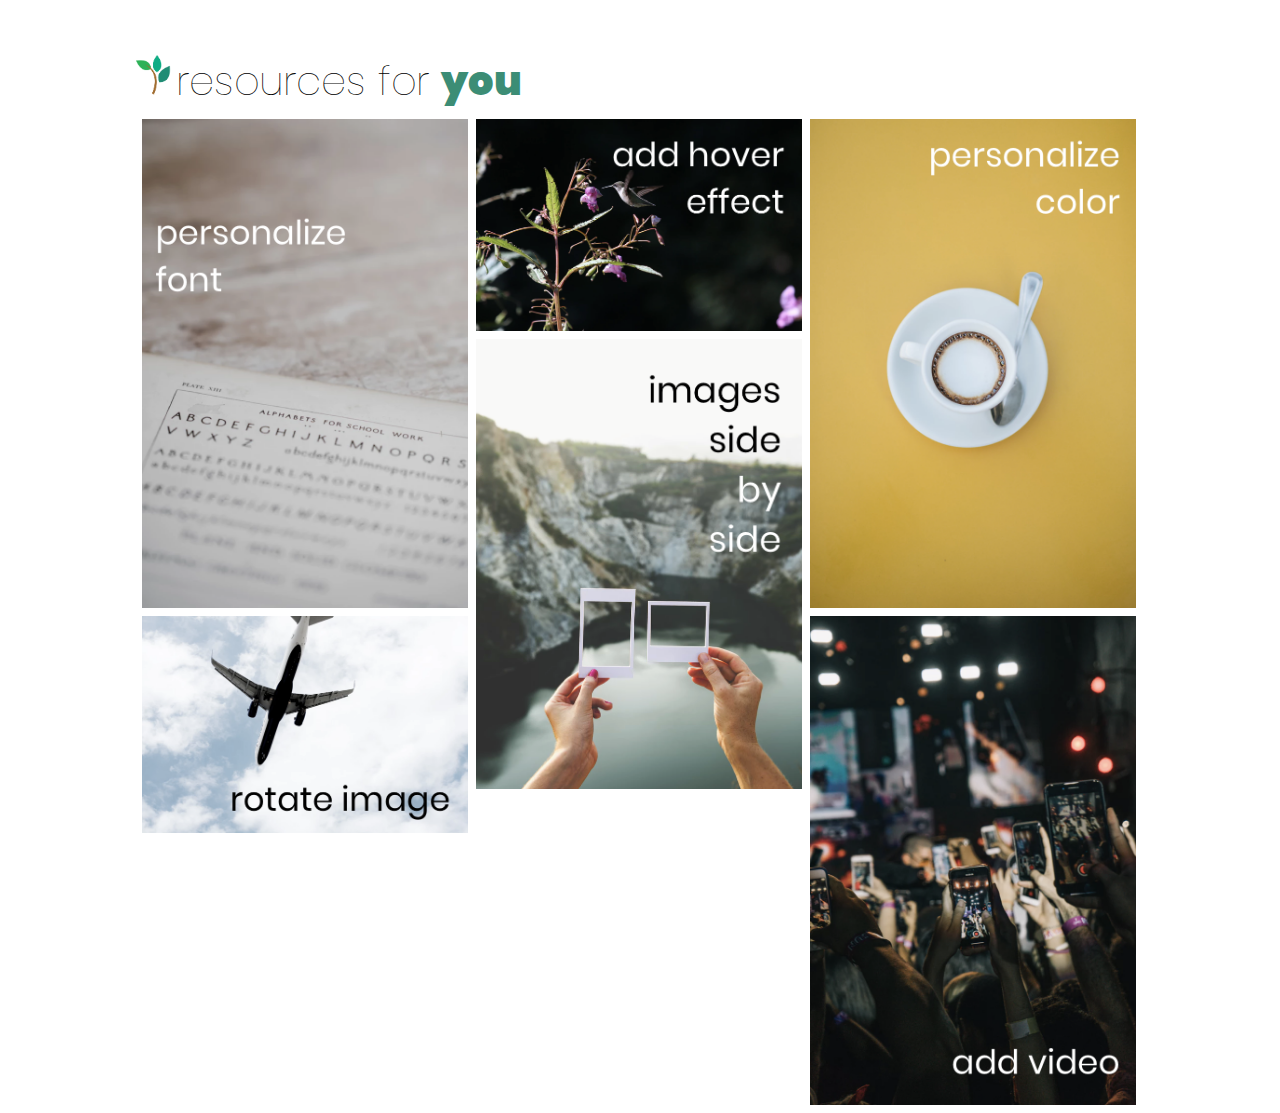
==== index.html @ 965c8b97 "add title, can't figure out what's wrong with favicon" ====
<html>
	<head>
		<link rel="shortcut icon"href="favicon.ico" />
		<link rel="stylesheet" href="style.css"/>
		<link href="https://fonts.googleapis.com/css?family=Poppins" rel="stylesheet">
		<title>resources</title>
	</head>
	<body>
		<h1><img id="sprout" src="logo.png">resources for <span class="teal">you</span></h1>
		<div class="row">
			<div class="column">
				<img class="link" src="font.png"/>
				<img class="link" src="rotate.png"/>
			</div>
			<div class="column">
				<img class="link" src="hover.png"/>
				<img class="link" src="side.png"/>
			</div>
			<div class="column">
				<img class="link" src="color.png"/>
				<img class="link" src="video.png"/>
			</div>
		</div>
	</body>
</html>
---- style.css ----
.link {
  width: 100%;
}

#sprout {
  height: 40px;
  padding-right: 5px;
}

.teal {
  color: #3C8D75;
  font-weight: 900;
}

.link:hover {
  cursor: pointer;
  filter: saturate(180%) drop-shadow(5px 5px 3px grey) brightness(110%);
}

* {
  font-family: 'Poppins', sans-serif;
}

h1 {
  margin-top: 4%;
  margin-left: 10%;
  margin-bottom: 0;
  padding: 0;
  font-size: 40px;
  font-weight: 100;
}

.row {
  display: flex;
  flex-wrap: wrap;
  padding: 0 4px;
  margin-left: 10%;
  margin-right:10%;
}

/* Create four equal columns that sits next to each other */
.column {
  flex: 32.5%;
  max-width: 32.5%;
  padding: 0 4px;
}

.column img {
  margin-top: 8px;
  vertical-align: middle;
}

/* Responsive layout - makes a two column-layout instead of four columns */
@media screen and (max-width: 800px) {
  .column {
    flex: 50%;
    max-width: 50%;
  }
}

/* Responsive layout - makes the two columns stack on top of each other instead of next to each other */
@media screen and (max-width: 600px) {
  .column {
    flex: 100%;
    max-width: 100%;
  }
}
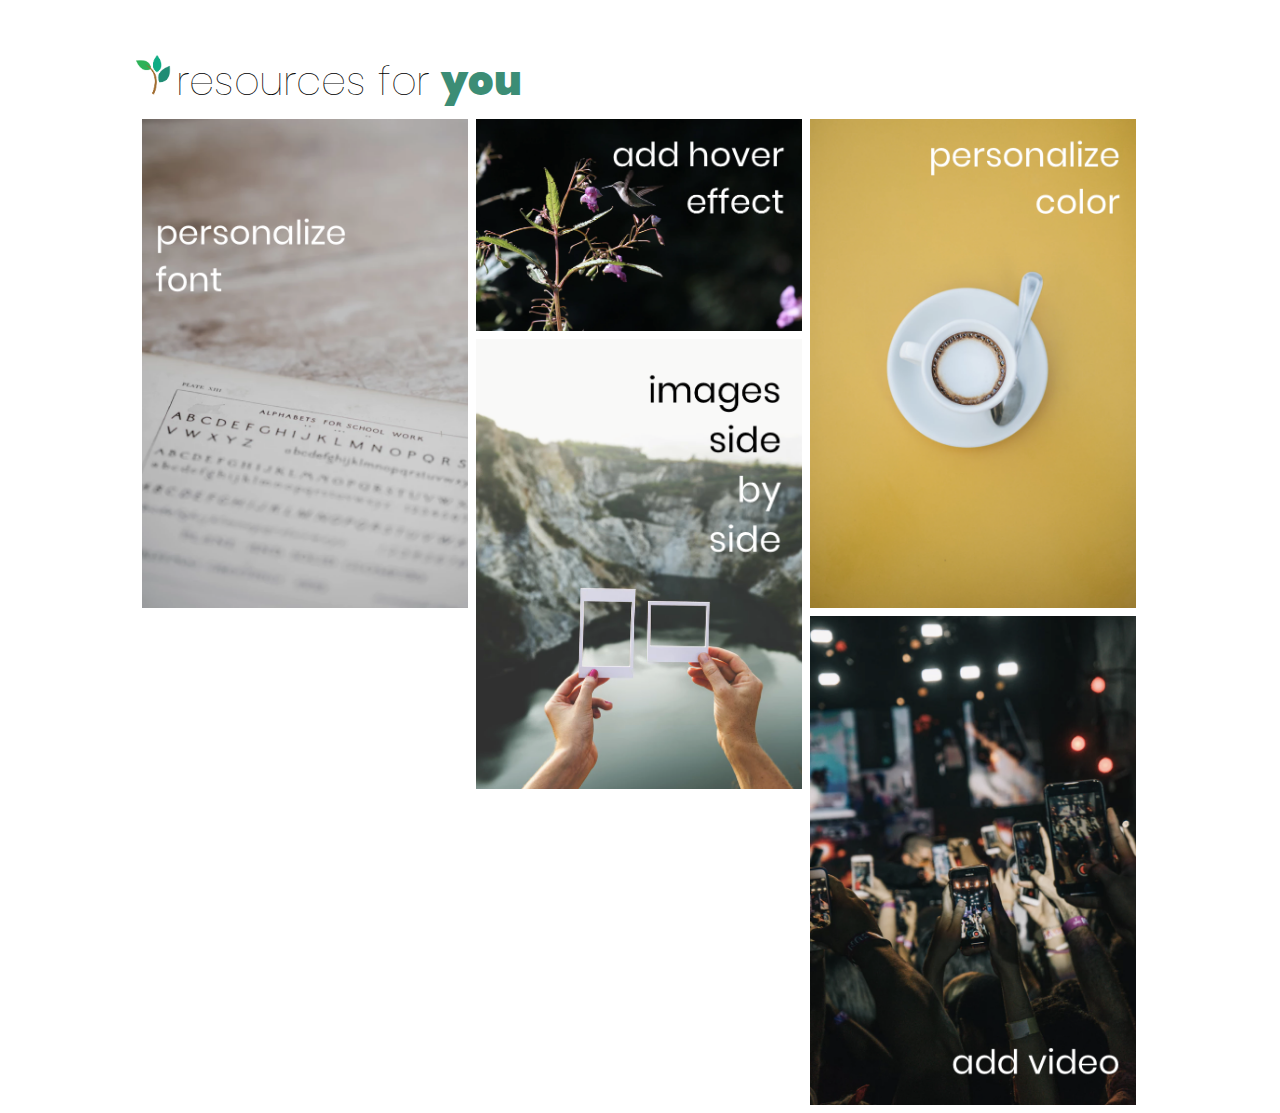
==== commit 1aad980e: "linked videos" ====
--- a/index.html
+++ b/index.html
@@ -9,17 +9,16 @@
 		<h1><img id="sprout" src="logo.png">resources for <span class="teal">you</span></h1>
 		<div class="row">
 			<div class="column">
-				<img class="link" src="font.png"/>
-				<img class="link" src="rotate.png"/>
+				<a href="https://www.youtube.com/watch?v=3KSf_Rexq80"><img class="link" src="font.png"/></a>
 			</div>
 			<div class="column">
-				<img class="link" src="hover.png"/>
-				<img class="link" src="side.png"/>
+				<a href="https://www.youtube.com/watch?v=k_F1pebm5dM"><img class="link" src="hover.png"/></a>
+				<a href="https://www.youtube.com/watch?v=03rD51_adTg"><img class="link" src="side.png"/></a>
 			</div>
 			<div class="column">
-				<img class="link" src="color.png"/>
-				<img class="link" src="video.png"/>
+				<a href="https://www.youtube.com/watch?v=0fWJmWJCVcs"><img class="link" src="color.png"/></a>
+				<a href="https://www.youtube.com/watch?v=7GKv58zRvqg"><img class="link" src="video.png"/></a>
 			</div>
 		</div>
 	</body>
-</html>+</html>
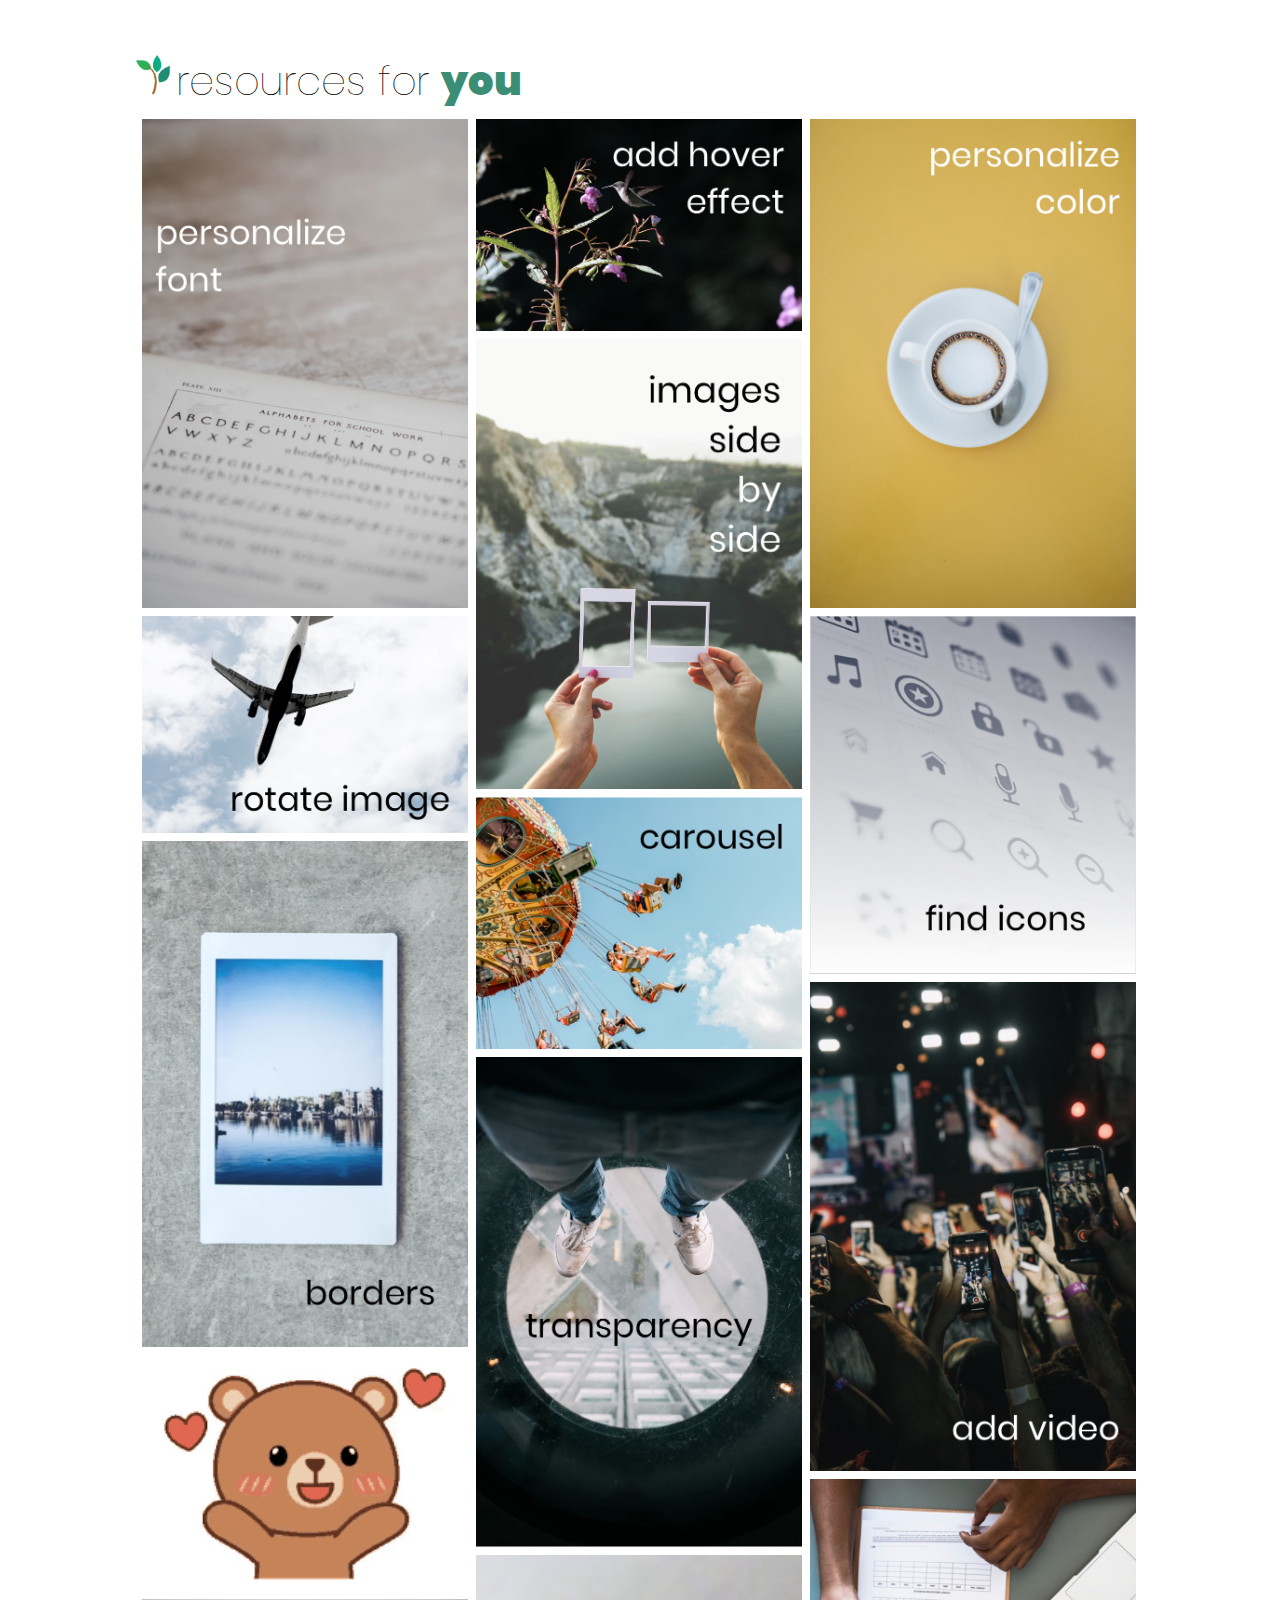
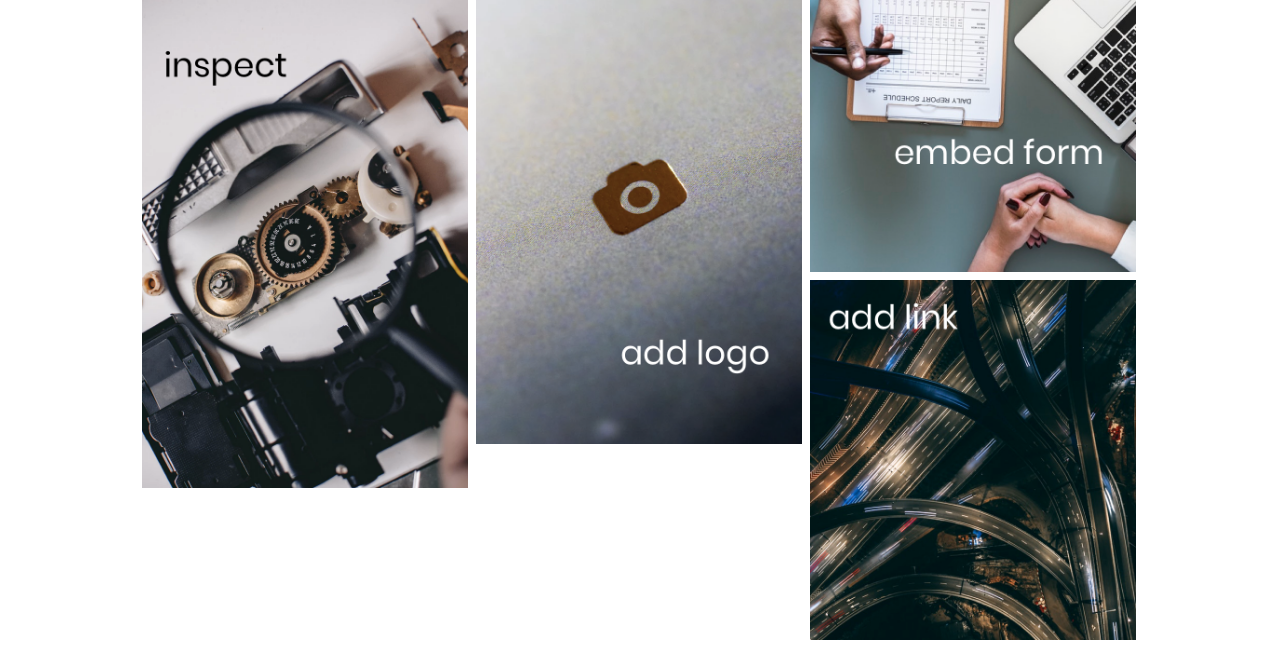
==== commit 7653cda0: "added more videos" ====
--- a/index.html
+++ b/index.html
@@ -10,14 +10,24 @@
 		<div class="row">
 			<div class="column">
 				<a href="https://www.youtube.com/watch?v=3KSf_Rexq80"><img class="link" src="font.png"/></a>
+				<a href="https://youtu.be/QpdQDVxdaeQ"><img class="link" src="rotate.png"/></a>
+				<a href="https://youtu.be/7zZRpVqOTbE"><img class="link" src="border.png"/></a>
+				<a href="https://youtu.be/BFhAQgHe7oY"><img class="link" src="animation.gif"/></a>
+				<a href="https://youtu.be/5-E7onDiLGw"><img class="link" src="inspect.png"/></a>
 			</div>
 			<div class="column">
 				<a href="https://www.youtube.com/watch?v=k_F1pebm5dM"><img class="link" src="hover.png"/></a>
 				<a href="https://www.youtube.com/watch?v=03rD51_adTg"><img class="link" src="side.png"/></a>
+				<a href="https://youtu.be/lHS8ghhLgUk"><img class="link" src="carousel.png"/></a>
+				<a href="https://youtu.be/NkwJEjG7Ov4"><img class="link" src="transparency.png"/></a>
+				<a href="https://youtu.be/LM6keUv2mtw"><img class="link" src="addlogo.png"/></a>
 			</div>
 			<div class="column">
 				<a href="https://www.youtube.com/watch?v=0fWJmWJCVcs"><img class="link" src="color.png"/></a>
+				<a href="https://youtu.be/_V52pykujWc"><img class="link" src="icons.png"/></a>
 				<a href="https://www.youtube.com/watch?v=7GKv58zRvqg"><img class="link" src="video.png"/></a>
+				<a href="https://youtu.be/rocDLQQtsjg"><img class="link" src="forms.png"/></a>
+				<a href="https://youtu.be/H25QTPAkfjc"><img class="link" src="link.png"/></a>
 			</div>
 		</div>
 	</body>
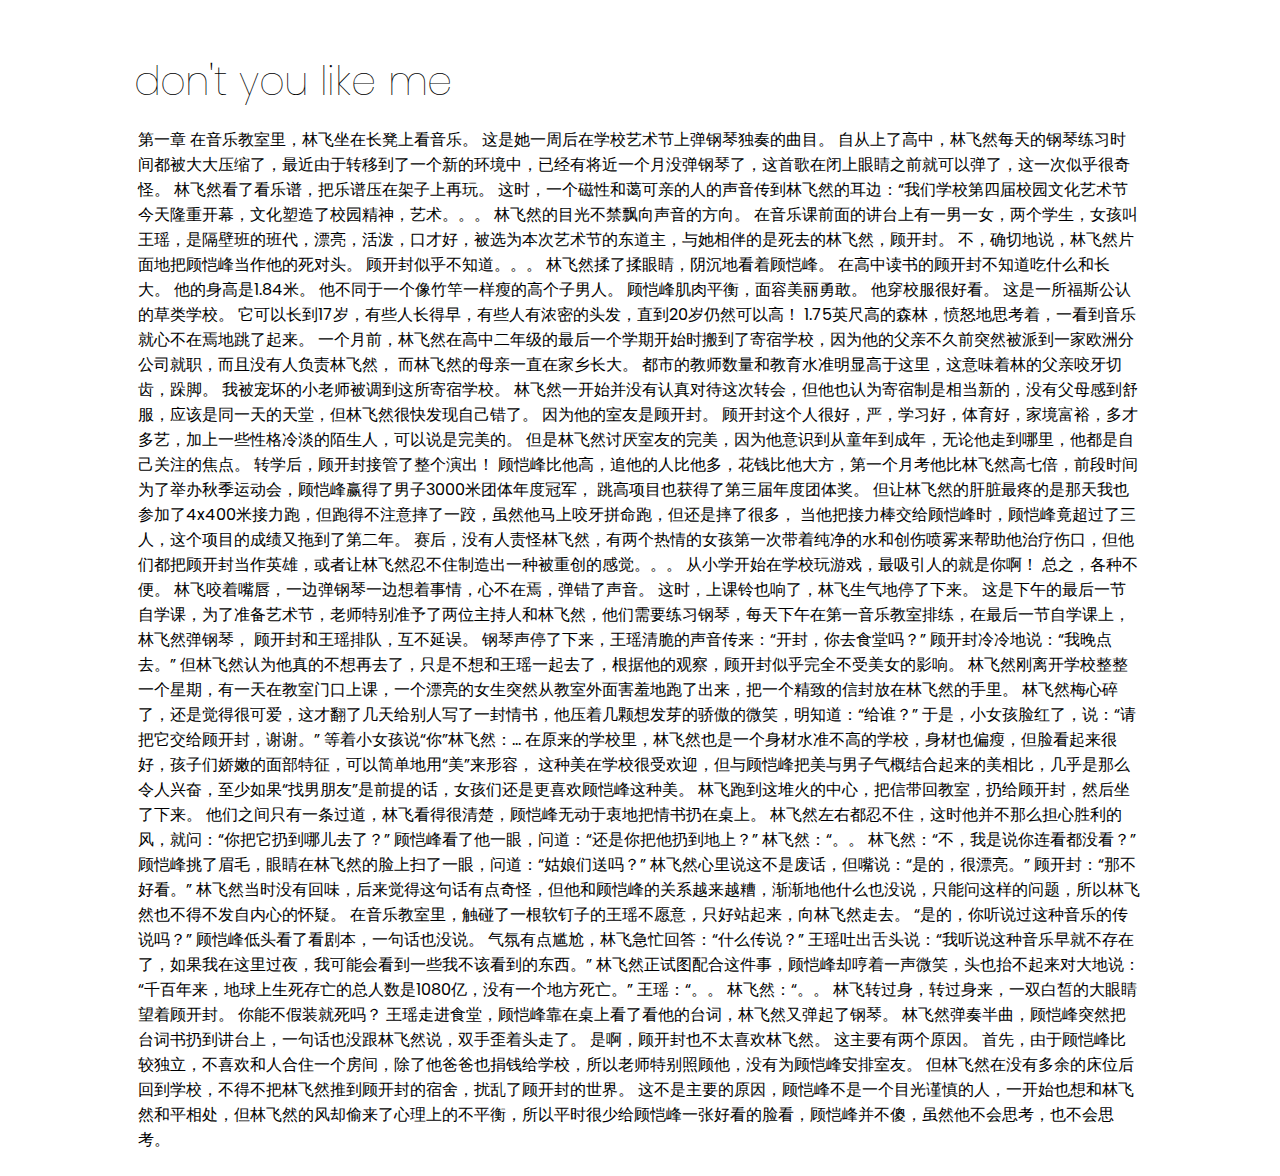
==== commit 641ee5a2: "test with chapter one" ====
--- a/index.html
+++ b/index.html
@@ -6,29 +6,117 @@
 		<title>resources</title>
 	</head>
 	<body>
-		<h1><img id="sprout" src="logo.png">resources for <span class="teal">you</span></h1>
+		<h1>don't you like me</h1>
 		<div class="row">
-			<div class="column">
-				<a href="https://www.youtube.com/watch?v=3KSf_Rexq80"><img class="link" src="font.png"/></a>
-				<a href="https://youtu.be/QpdQDVxdaeQ"><img class="link" src="rotate.png"/></a>
-				<a href="https://youtu.be/7zZRpVqOTbE"><img class="link" src="border.png"/></a>
-				<a href="https://youtu.be/BFhAQgHe7oY"><img class="link" src="animation.gif"/></a>
-				<a href="https://youtu.be/5-E7onDiLGw"><img class="link" src="inspect.png"/></a>
-			</div>
-			<div class="column">
-				<a href="https://www.youtube.com/watch?v=k_F1pebm5dM"><img class="link" src="hover.png"/></a>
-				<a href="https://www.youtube.com/watch?v=03rD51_adTg"><img class="link" src="side.png"/></a>
-				<a href="https://youtu.be/lHS8ghhLgUk"><img class="link" src="carousel.png"/></a>
-				<a href="https://youtu.be/NkwJEjG7Ov4"><img class="link" src="transparency.png"/></a>
-				<a href="https://youtu.be/LM6keUv2mtw"><img class="link" src="addlogo.png"/></a>
-			</div>
-			<div class="column">
-				<a href="https://www.youtube.com/watch?v=0fWJmWJCVcs"><img class="link" src="color.png"/></a>
-				<a href="https://youtu.be/_V52pykujWc"><img class="link" src="icons.png"/></a>
-				<a href="https://www.youtube.com/watch?v=7GKv58zRvqg"><img class="link" src="video.png"/></a>
-				<a href="https://youtu.be/rocDLQQtsjg"><img class="link" src="forms.png"/></a>
-				<a href="https://youtu.be/H25QTPAkfjc"><img class="link" src="link.png"/></a>
-			</div>
+			<p>
+			第一章
+
+在音乐教室里，林飞坐在长凳上看音乐。
+
+这是她一周后在学校艺术节上弹钢琴独奏的曲目。 自从上了高中，林飞然每天的钢琴练习时间都被大大压缩了，最近由于转移到了一个新的环境中，已经有将近一个月没弹钢琴了，这首歌在闭上眼睛之前就可以弹了，这一次似乎很奇怪。
+
+林飞然看了看乐谱，把乐谱压在架子上再玩。
+
+这时，一个磁性和蔼可亲的人的声音传到林飞然的耳边：“我们学校第四届校园文化艺术节今天隆重开幕，文化塑造了校园精神，艺术。。。
+
+林飞然的目光不禁飘向声音的方向。
+
+在音乐课前面的讲台上有一男一女，两个学生，女孩叫王瑶，是隔壁班的班代，漂亮，活泼，口才好，被选为本次艺术节的东道主，与她相伴的是死去的林飞然，顾开封。
+
+不，确切地说，林飞然片面地把顾恺峰当作他的死对头。
+
+顾开封似乎不知道。。。
+
+林飞然揉了揉眼睛，阴沉地看着顾恺峰。
+
+在高中读书的顾开封不知道吃什么和长大。 他的身高是1.84米。 他不同于一个像竹竿一样瘦的高个子男人。 顾恺峰肌肉平衡，面容美丽勇敢。 他穿校服很好看。 这是一所福斯公认的草类学校。
+
+它可以长到17岁，有些人长得早，有些人有浓密的头发，直到20岁仍然可以高！ 1.75英尺高的森林，愤怒地思考着，一看到音乐就心不在焉地跳了起来。
+
+一个月前，林飞然在高中二年级的最后一个学期开始时搬到了寄宿学校，因为他的父亲不久前突然被派到一家欧洲分公司就职，而且没有人负责林飞然， 而林飞然的母亲一直在家乡长大。 都市的教师数量和教育水准明显高于这里，这意味着林的父亲咬牙切齿，跺脚。 我被宠坏的小老师被调到这所寄宿学校。
+
+林飞然一开始并没有认真对待这次转会，但他也认为寄宿制是相当新的，没有父母感到舒服，应该是同一天的天堂，但林飞然很快发现自己错了。
+
+因为他的室友是顾开封。
+
+顾开封这个人很好，严，学习好，体育好，家境富裕，多才多艺，加上一些性格冷淡的陌生人，可以说是完美的。 但是林飞然讨厌室友的完美，因为他意识到从童年到成年，无论他走到哪里，他都是自己关注的焦点。 转学后，顾开封接管了整个演出！ 顾恺峰比他高，追他的人比他多，花钱比他大方，第一个月考他比林飞然高七倍，前段时间为了举办秋季运动会，顾恺峰赢得了男子3000米团体年度冠军， 跳高项目也获得了第三届年度团体奖。
+
+但让林飞然的肝脏最疼的是那天我也参加了4x400米接力跑，但跑得不注意摔了一跤，虽然他马上咬牙拼命跑，但还是摔了很多， 当他把接力棒交给顾恺峰时，顾恺峰竟超过了三人，这个项目的成绩又拖到了第二年。
+
+赛后，没有人责怪林飞然，有两个热情的女孩第一次带着纯净的水和创伤喷雾来帮助他治疗伤口，但他们都把顾开封当作英雄，或者让林飞然忍不住制造出一种被重创的感觉。。。
+
+从小学开始在学校玩游戏，最吸引人的就是你啊！
+
+总之，各种不便。
+
+林飞咬着嘴唇，一边弹钢琴一边想着事情，心不在焉，弹错了声音。
+
+这时，上课铃也响了，林飞生气地停了下来。
+
+这是下午的最后一节自学课，为了准备艺术节，老师特别准予了两位主持人和林飞然，他们需要练习钢琴，每天下午在第一音乐教室排练，在最后一节自学课上，林飞然弹钢琴， 顾开封和王瑶排队，互不延误。
+
+钢琴声停了下来，王瑶清脆的声音传来：“开封，你去食堂吗？”
+
+顾开封冷冷地说：“我晚点去。”
+
+但林飞然认为他真的不想再去了，只是不想和王瑶一起去了，根据他的观察，顾开封似乎完全不受美女的影响。
+
+林飞然刚离开学校整整一个星期，有一天在教室门口上课，一个漂亮的女生突然从教室外面害羞地跑了出来，把一个精致的信封放在林飞然的手里。 林飞然梅心碎了，还是觉得很可爱，这才翻了几天给别人写了一封情书，他压着几颗想发芽的骄傲的微笑，明知道：“给谁？”
+
+于是，小女孩脸红了，说：“请把它交给顾开封，谢谢。”
+
+等着小女孩说“你”林飞然：…
+
+在原来的学校里，林飞然也是一个身材水准不高的学校，身材也偏瘦，但脸看起来很好，孩子们娇嫩的面部特征，可以简单地用“美”来形容， 这种美在学校很受欢迎，但与顾恺峰把美与男子气概结合起来的美相比，几乎是那么令人兴奋，至少如果“找男朋友”是前提的话，女孩们还是更喜欢顾恺峰这种美。
+
+林飞跑到这堆火的中心，把信带回教室，扔给顾开封，然后坐了下来。 他们之间只有一条过道，林飞看得很清楚，顾恺峰无动于衷地把情书扔在桌上。
+
+林飞然左右都忍不住，这时他并不那么担心胜利的风，就问：“你把它扔到哪儿去了？”
+
+顾恺峰看了他一眼，问道：“还是你把他扔到地上？”
+
+林飞然：“。。
+
+林飞然：“不，我是说你连看都没看？”
+
+顾恺峰挑了眉毛，眼睛在林飞然的脸上扫了一眼，问道：“姑娘们送吗？”
+
+林飞然心里说这不是废话，但嘴说：“是的，很漂亮。”
+
+顾开封：“那不好看。”
+
+林飞然当时没有回味，后来觉得这句话有点奇怪，但他和顾恺峰的关系越来越糟，渐渐地他什么也没说，只能问这样的问题，所以林飞然也不得不发自内心的怀疑。
+
+在音乐教室里，触碰了一根软钉子的王瑶不愿意，只好站起来，向林飞然走去。 “是的，你听说过这种音乐的传说吗？”
+
+顾恺峰低头看了看剧本，一句话也没说。
+
+气氛有点尴尬，林飞急忙回答：“什么传说？”
+
+王瑶吐出舌头说：“我听说这种音乐早就不存在了，如果我在这里过夜，我可能会看到一些我不该看到的东西。”
+
+林飞然正试图配合这件事，顾恺峰却哼着一声微笑，头也抬不起来对大地说：“千百年来，地球上生死存亡的总人数是1080亿，没有一个地方死亡。”
+
+王瑶：“。。
+
+林飞然：“。。
+
+林飞转过身，转过身来，一双白皙的大眼睛望着顾开封。
+
+你能不假装就死吗？
+
+王瑶走进食堂，顾恺峰靠在桌上看了看他的台词，林飞然又弹起了钢琴。
+
+林飞然弹奏半曲，顾恺峰突然把台词书扔到讲台上，一句话也没跟林飞然说，双手歪着头走了。
+
+是啊，顾开封也不太喜欢林飞然。
+
+这主要有两个原因。
+
+首先，由于顾恺峰比较独立，不喜欢和人合住一个房间，除了他爸爸也捐钱给学校，所以老师特别照顾他，没有为顾恺峰安排室友。 但林飞然在没有多余的床位后回到学校，不得不把林飞然推到顾开封的宿舍，扰乱了顾开封的世界。
+
+这不是主要的原因，顾恺峰不是一个目光谨慎的人，一开始也想和林飞然和平相处，但林飞然的风却偷来了心理上的不平衡，所以平时很少给顾恺峰一张好看的脸看，顾恺峰并不傻，虽然他不会思考，也不会思考。
+</p>
 		</div>
 	</body>
 </html>
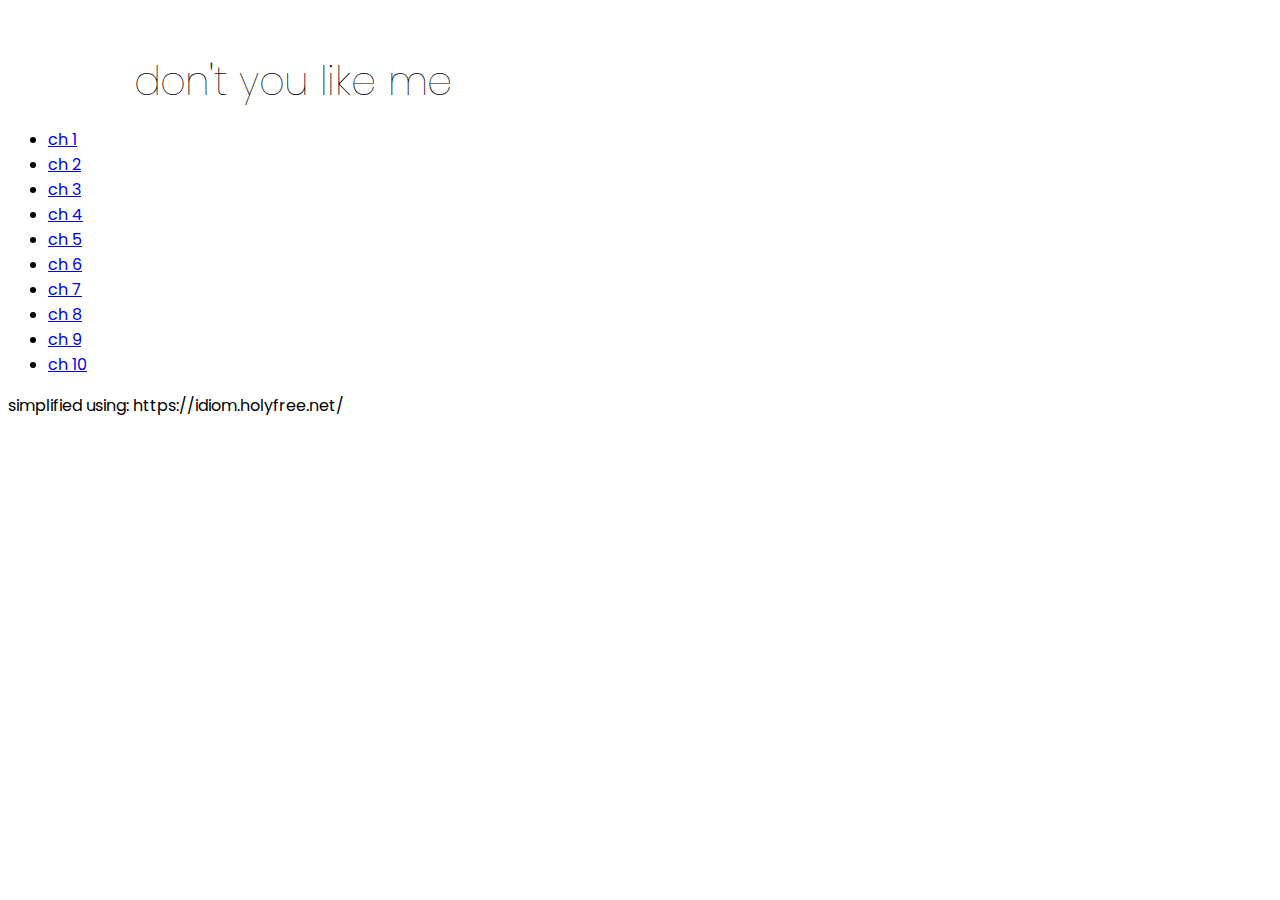
==== commit 45b6156e: "more chapters" ====
--- a/index.html
+++ b/index.html
@@ -1,122 +1,25 @@
+
 <html>
 	<head>
 		<link rel="shortcut icon"href="favicon.ico" />
 		<link rel="stylesheet" href="style.css"/>
 		<link href="https://fonts.googleapis.com/css?family=Poppins" rel="stylesheet">
-		<title>resources</title>
+		<title>chinese book</title>
 	</head>
 	<body>
 		<h1>don't you like me</h1>
-		<div class="row">
-			<p>
-			第一章
-
-在音乐教室里，林飞坐在长凳上看音乐。
-
-这是她一周后在学校艺术节上弹钢琴独奏的曲目。 自从上了高中，林飞然每天的钢琴练习时间都被大大压缩了，最近由于转移到了一个新的环境中，已经有将近一个月没弹钢琴了，这首歌在闭上眼睛之前就可以弹了，这一次似乎很奇怪。
-
-林飞然看了看乐谱，把乐谱压在架子上再玩。
-
-这时，一个磁性和蔼可亲的人的声音传到林飞然的耳边：“我们学校第四届校园文化艺术节今天隆重开幕，文化塑造了校园精神，艺术。。。
-
-林飞然的目光不禁飘向声音的方向。
-
-在音乐课前面的讲台上有一男一女，两个学生，女孩叫王瑶，是隔壁班的班代，漂亮，活泼，口才好，被选为本次艺术节的东道主，与她相伴的是死去的林飞然，顾开封。
-
-不，确切地说，林飞然片面地把顾恺峰当作他的死对头。
-
-顾开封似乎不知道。。。
-
-林飞然揉了揉眼睛，阴沉地看着顾恺峰。
-
-在高中读书的顾开封不知道吃什么和长大。 他的身高是1.84米。 他不同于一个像竹竿一样瘦的高个子男人。 顾恺峰肌肉平衡，面容美丽勇敢。 他穿校服很好看。 这是一所福斯公认的草类学校。
-
-它可以长到17岁，有些人长得早，有些人有浓密的头发，直到20岁仍然可以高！ 1.75英尺高的森林，愤怒地思考着，一看到音乐就心不在焉地跳了起来。
-
-一个月前，林飞然在高中二年级的最后一个学期开始时搬到了寄宿学校，因为他的父亲不久前突然被派到一家欧洲分公司就职，而且没有人负责林飞然， 而林飞然的母亲一直在家乡长大。 都市的教师数量和教育水准明显高于这里，这意味着林的父亲咬牙切齿，跺脚。 我被宠坏的小老师被调到这所寄宿学校。
-
-林飞然一开始并没有认真对待这次转会，但他也认为寄宿制是相当新的，没有父母感到舒服，应该是同一天的天堂，但林飞然很快发现自己错了。
-
-因为他的室友是顾开封。
-
-顾开封这个人很好，严，学习好，体育好，家境富裕，多才多艺，加上一些性格冷淡的陌生人，可以说是完美的。 但是林飞然讨厌室友的完美，因为他意识到从童年到成年，无论他走到哪里，他都是自己关注的焦点。 转学后，顾开封接管了整个演出！ 顾恺峰比他高，追他的人比他多，花钱比他大方，第一个月考他比林飞然高七倍，前段时间为了举办秋季运动会，顾恺峰赢得了男子3000米团体年度冠军， 跳高项目也获得了第三届年度团体奖。
-
-但让林飞然的肝脏最疼的是那天我也参加了4x400米接力跑，但跑得不注意摔了一跤，虽然他马上咬牙拼命跑，但还是摔了很多， 当他把接力棒交给顾恺峰时，顾恺峰竟超过了三人，这个项目的成绩又拖到了第二年。
-
-赛后，没有人责怪林飞然，有两个热情的女孩第一次带着纯净的水和创伤喷雾来帮助他治疗伤口，但他们都把顾开封当作英雄，或者让林飞然忍不住制造出一种被重创的感觉。。。
-
-从小学开始在学校玩游戏，最吸引人的就是你啊！
-
-总之，各种不便。
-
-林飞咬着嘴唇，一边弹钢琴一边想着事情，心不在焉，弹错了声音。
-
-这时，上课铃也响了，林飞生气地停了下来。
-
-这是下午的最后一节自学课，为了准备艺术节，老师特别准予了两位主持人和林飞然，他们需要练习钢琴，每天下午在第一音乐教室排练，在最后一节自学课上，林飞然弹钢琴， 顾开封和王瑶排队，互不延误。
-
-钢琴声停了下来，王瑶清脆的声音传来：“开封，你去食堂吗？”
-
-顾开封冷冷地说：“我晚点去。”
-
-但林飞然认为他真的不想再去了，只是不想和王瑶一起去了，根据他的观察，顾开封似乎完全不受美女的影响。
-
-林飞然刚离开学校整整一个星期，有一天在教室门口上课，一个漂亮的女生突然从教室外面害羞地跑了出来，把一个精致的信封放在林飞然的手里。 林飞然梅心碎了，还是觉得很可爱，这才翻了几天给别人写了一封情书，他压着几颗想发芽的骄傲的微笑，明知道：“给谁？”
-
-于是，小女孩脸红了，说：“请把它交给顾开封，谢谢。”
-
-等着小女孩说“你”林飞然：…
-
-在原来的学校里，林飞然也是一个身材水准不高的学校，身材也偏瘦，但脸看起来很好，孩子们娇嫩的面部特征，可以简单地用“美”来形容， 这种美在学校很受欢迎，但与顾恺峰把美与男子气概结合起来的美相比，几乎是那么令人兴奋，至少如果“找男朋友”是前提的话，女孩们还是更喜欢顾恺峰这种美。
-
-林飞跑到这堆火的中心，把信带回教室，扔给顾开封，然后坐了下来。 他们之间只有一条过道，林飞看得很清楚，顾恺峰无动于衷地把情书扔在桌上。
-
-林飞然左右都忍不住，这时他并不那么担心胜利的风，就问：“你把它扔到哪儿去了？”
-
-顾恺峰看了他一眼，问道：“还是你把他扔到地上？”
-
-林飞然：“。。
-
-林飞然：“不，我是说你连看都没看？”
-
-顾恺峰挑了眉毛，眼睛在林飞然的脸上扫了一眼，问道：“姑娘们送吗？”
-
-林飞然心里说这不是废话，但嘴说：“是的，很漂亮。”
-
-顾开封：“那不好看。”
-
-林飞然当时没有回味，后来觉得这句话有点奇怪，但他和顾恺峰的关系越来越糟，渐渐地他什么也没说，只能问这样的问题，所以林飞然也不得不发自内心的怀疑。
-
-在音乐教室里，触碰了一根软钉子的王瑶不愿意，只好站起来，向林飞然走去。 “是的，你听说过这种音乐的传说吗？”
-
-顾恺峰低头看了看剧本，一句话也没说。
-
-气氛有点尴尬，林飞急忙回答：“什么传说？”
-
-王瑶吐出舌头说：“我听说这种音乐早就不存在了，如果我在这里过夜，我可能会看到一些我不该看到的东西。”
-
-林飞然正试图配合这件事，顾恺峰却哼着一声微笑，头也抬不起来对大地说：“千百年来，地球上生死存亡的总人数是1080亿，没有一个地方死亡。”
-
-王瑶：“。。
-
-林飞然：“。。
-
-林飞转过身，转过身来，一双白皙的大眼睛望着顾开封。
-
-你能不假装就死吗？
-
-王瑶走进食堂，顾恺峰靠在桌上看了看他的台词，林飞然又弹起了钢琴。
-
-林飞然弹奏半曲，顾恺峰突然把台词书扔到讲台上，一句话也没跟林飞然说，双手歪着头走了。
-
-是啊，顾开封也不太喜欢林飞然。
-
-这主要有两个原因。
-
-首先，由于顾恺峰比较独立，不喜欢和人合住一个房间，除了他爸爸也捐钱给学校，所以老师特别照顾他，没有为顾恺峰安排室友。 但林飞然在没有多余的床位后回到学校，不得不把林飞然推到顾开封的宿舍，扰乱了顾开封的世界。
-
-这不是主要的原因，顾恺峰不是一个目光谨慎的人，一开始也想和林飞然和平相处，但林飞然的风却偷来了心理上的不平衡，所以平时很少给顾恺峰一张好看的脸看，顾恺峰并不傻，虽然他不会思考，也不会思考。
-</p>
-		</div>
+		<ul>
+			<li><a href="ch1.html">ch 1</a></li>
+			<li><a href="ch2.html">ch 2</a></li>
+			<li><a href="ch3.html">ch 3</a></li>
+			<li><a href="ch4.html">ch 4</a></li>
+			<li><a href="ch5.html">ch 5</a></li>
+			<li><a href="ch6.html">ch 6</a></li>
+			<li><a href="ch7.html">ch 7</a></li>
+			<li><a href="ch8.html">ch 8</a></li>
+			<li><a href="ch9.html">ch 9</a></li>
+			<li><a href="ch10.html">ch 10</a></li>
+		</ul>
+		<p> simplified using: https://idiom.holyfree.net/</p>
 	</body>
-</html>
+</html>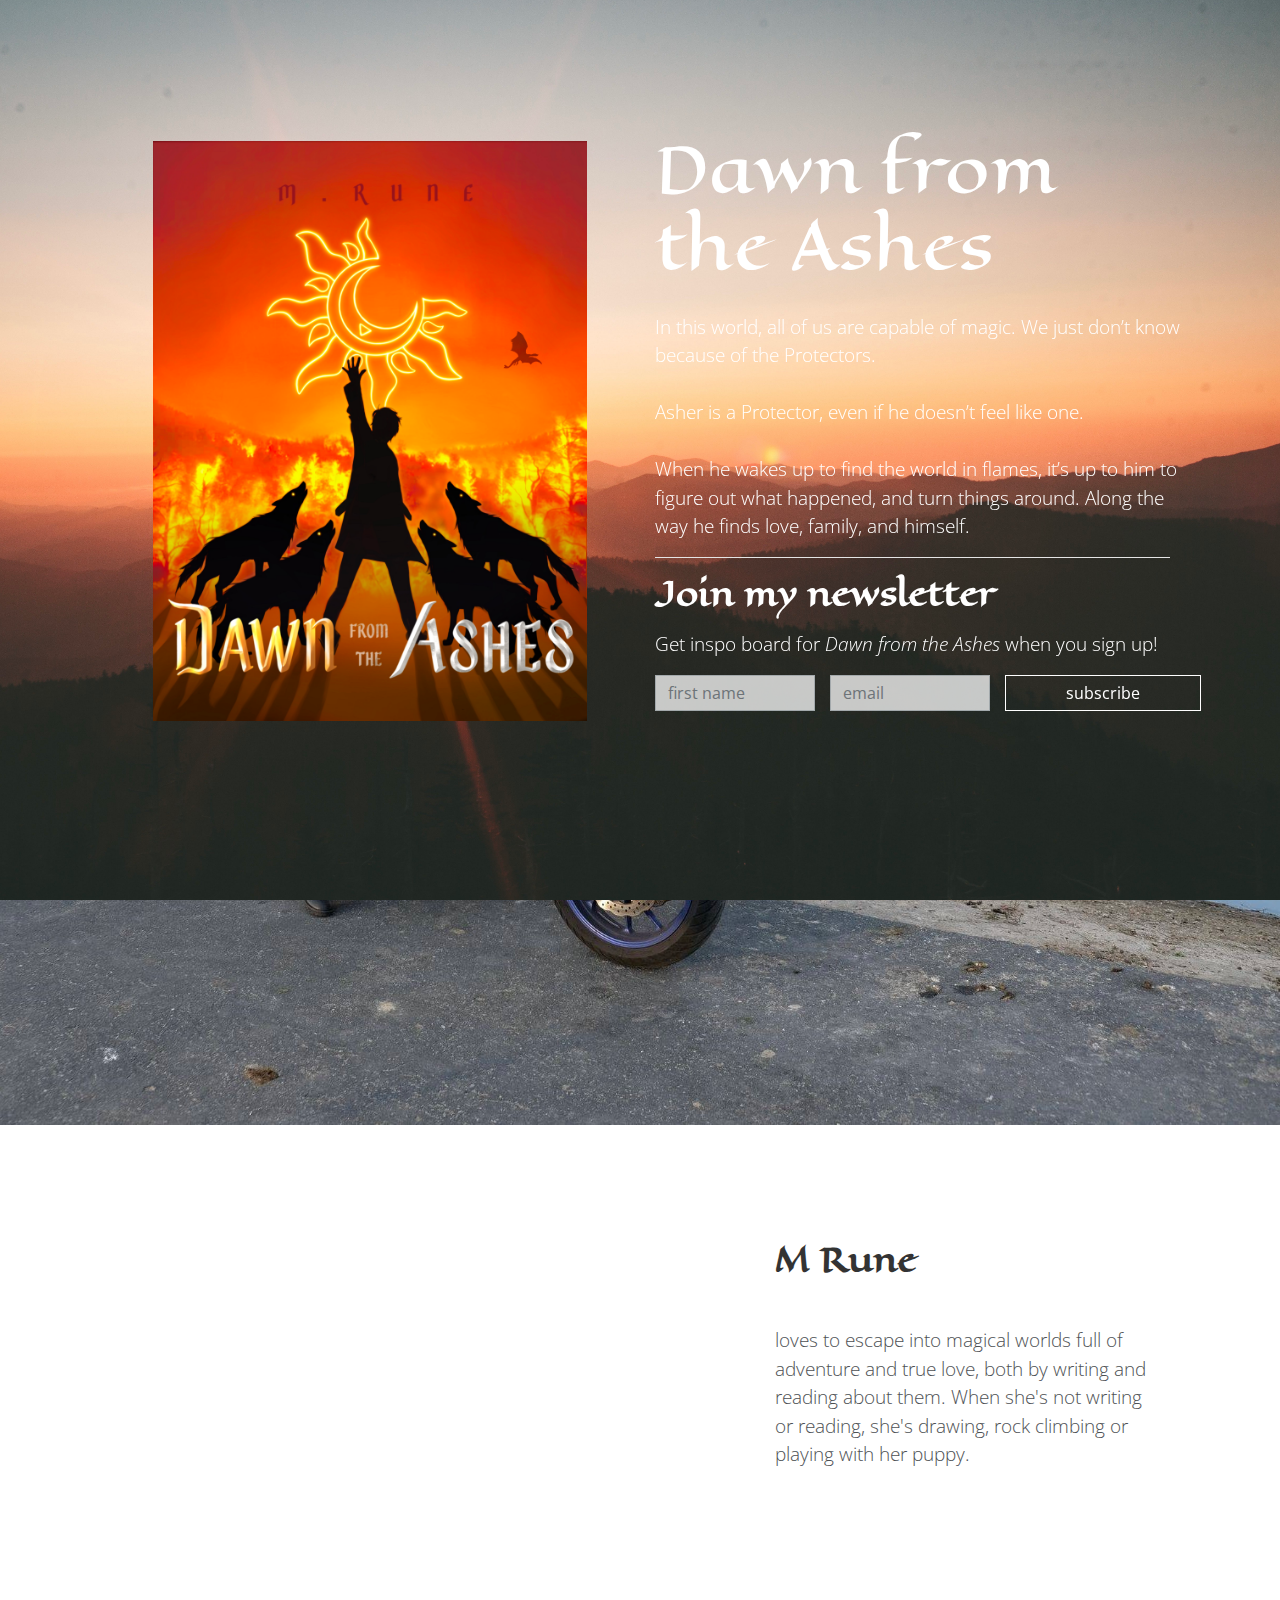
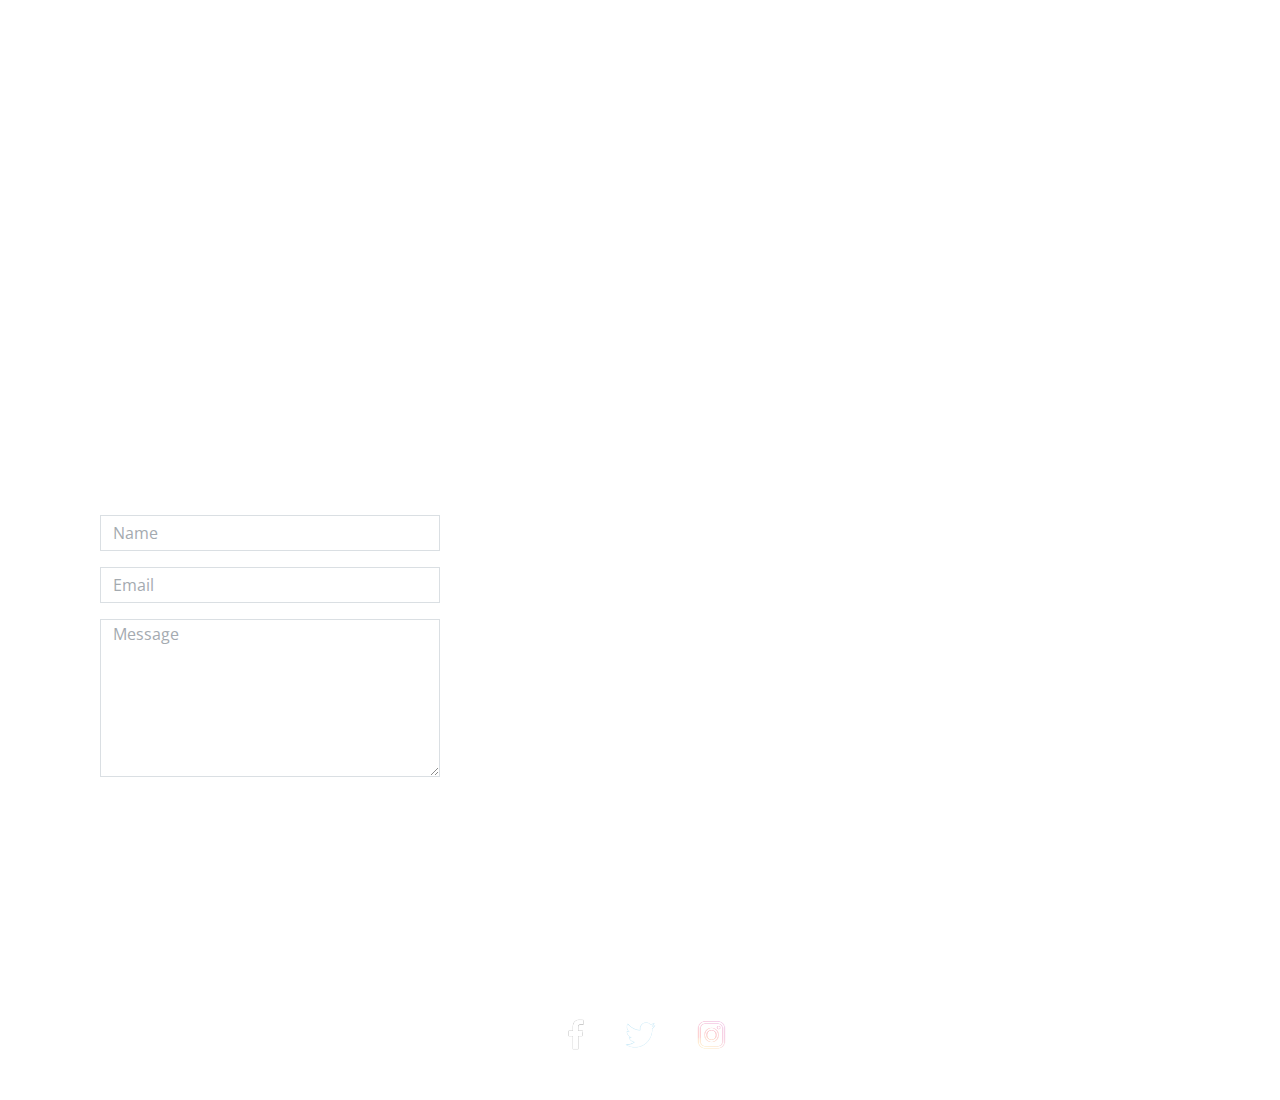
==== commit 621fc0e4: "author site added" ====
--- a/index.html
+++ b/index.html
@@ -1,25 +1,174 @@
-
-<html>
-	<head>
-		<link rel="shortcut icon"href="favicon.ico" />
-		<link rel="stylesheet" href="style.css"/>
-		<link href="https://fonts.googleapis.com/css?family=Poppins" rel="stylesheet">
-		<title>chinese book</title>
-	</head>
-	<body>
-		<h1>don't you like me</h1>
-		<ul>
-			<li><a href="ch1.html">ch 1</a></li>
-			<li><a href="ch2.html">ch 2</a></li>
-			<li><a href="ch3.html">ch 3</a></li>
-			<li><a href="ch4.html">ch 4</a></li>
-			<li><a href="ch5.html">ch 5</a></li>
-			<li><a href="ch6.html">ch 6</a></li>
-			<li><a href="ch7.html">ch 7</a></li>
-			<li><a href="ch8.html">ch 8</a></li>
-			<li><a href="ch9.html">ch 9</a></li>
-			<li><a href="ch10.html">ch 10</a></li>
-		</ul>
-		<p> simplified using: https://idiom.holyfree.net/</p>
-	</body>
-</html>+<!DOCTYPE html>
+<html>
+<head>
+  <link rel="shortcut icon" href="img/favicon_io/favicon.ico" />
+  <meta charset="utf-8">
+  <meta http-equiv="X-UA-Compatible" content="IE=edge">
+  <meta name="viewport" content="width=device-width, initial-scale=1">
+
+  <title>M Rune</title>
+<!--
+
+Template 2096 Individual
+
+http://www.tooplate.com/view/2096-individual
+
+-->
+  <link rel="stylesheet" href="https://fonts.googleapis.com/css?family=Open+Sans:300,400">  <!-- Google web font "Open Sans" -->
+  <link rel="stylesheet" href="font-awesome-4.5.0/css/font-awesome.min.css">                <!-- Font Awesome -->
+  <link rel="stylesheet" href="css/bootstrap.min.css">
+  <link rel="stylesheet" type="text/css" href="slick/slick.css"/>
+  <link rel="stylesheet" type="text/css" href="slick/slick-theme.css"/>
+  <link rel="stylesheet" href="css/tooplate-style.css"><!-- tooplate style -->
+  <!-- Magnific Popup core CSS file -->
+  <link rel="stylesheet" href="css/magnific-popup.css">
+  <link rel="preconnect" href="https://fonts.googleapis.com">
+  <link rel="preconnect" href="https://fonts.gstatic.com" crossorigin>
+  <link href="https://fonts.googleapis.com/css2?family=Eagle+Lake&display=swap" rel="stylesheet">
+
+
+  <!-- HTML5 shim and Respond.js for IE8 support of HTML5 elements and media queries -->
+  <!-- WARNING: Respond.js doesn't work if you view the page via file:// -->
+        <!--[if lt IE 9]>
+          <script src="https://oss.maxcdn.com/html5shiv/3.7.2/html5shiv.min.js"></script>
+          <script src="https://oss.maxcdn.com/respond/1.4.2/respond.min.js"></script>
+        <![endif]-->
+      </head>
+
+      <body>
+        <div class="parallax-window" data-parallax="scroll" data-image-src="img/dawn.jpg">
+          <section class="container tm-page-1-content">
+            <div class="row">
+              <div class="col-md-6">
+                <a href="https://www.amazon.com/gp/product/B09SD6ZCSW/ref=dbs_a_def_rwt_bibl_vppi_i0"><img class="cover" src="img/cover.jpg" /></a>
+              </div>
+              <div class="col-md-6 ml-auto tm-text-white">
+                <header><h1>Dawn from the Ashes</h1></header>
+                <p>In this world, all of us are capable of magic. We just don’t know because of the Protectors.<br><br>
+
+                Asher is a Protector, even if he doesn’t feel like one. <br><br>
+                When he wakes up to find the world in flames, it’s up to him to figure out what happened, and turn things around. Along the way he finds love, family, and himself.</p>
+                <hr/>
+                <h2>Join my newsletter</h2>
+                <p>Get inspo board for <i>Dawn from the Ashes</i> when you sign up! </p>
+                <div class="row">
+                  <div class="col-md-4"> 
+                    <input type="text" id="contact_name" name="contact_name" class="form-control" placeholder="first name"  required/>
+                  </div>
+                  <div class="col-md-4"> 
+                    <input type="text" id="contact_name" name="contact_name" class="form-control" placeholder="email"  required/>
+                  </div>
+                  <div class="col-md-4"> 
+                    <a href="#tm-section-2" class="btn btn-danger">subscribe</a>
+                  </div>
+                </div>
+                <br><br>
+          </section>
+        </div>
+
+        <div id="tm-section-4" class="parallax-window" data-parallax="scroll" data-image-src="img/me.jpg">
+          <section class="container tm-page-1-content">
+            <div class="row1">
+              <div class="col-xl-6 col-md-8 ml-auto">
+                <article class="tm-bg-white-transparent-page3">
+                  <header><h5 class="tm-bg-white">M Rune</h5></header>
+                  <p class="tm-bg-white2">loves to escape into magical worlds full of adventure and true love, both by writing and reading about them. When she's not writing or reading, she's drawing, rock climbing or playing with her puppy. </p>
+                </article>
+              </div>
+            </div>
+          </section>
+        </div>
+       
+        
+        <div class="parallax-window tm-position-relative tm-form-section" data-parallax="scroll" data-image-src="img/tr.jpg">
+          <div class="container ">
+
+            <div id="modal" class="modal">
+                <div class="modal__content">
+                    <h2>Thank you!</h2>
+
+                    <p>
+                        Message was successfully sent!
+                    </p>
+
+                    <div class="close">&times;</div>
+                </div>
+            </div>
+
+            <div class="row1 ">
+              <div class="col-xs-12">
+                <header><h5>connect with me (:</h5></header>
+              </div>
+            </div>
+            <div class="row tm-page-5-content">
+              <div class="col-lg-4 col-md-6 col-xs-12">
+                <div class="contact_message">
+                <script type="text/javascript">var submitted=false;</script>
+                      <iframe name="hidden_iframe" id="hidden_iframe" style="display:none;"
+                      onload="if(submitted) {
+                        document.getElementById('modal').style.display = 'flex'; 
+                        window.onclick = function(event) {
+                          var modal = document.getElementById('modal');
+                          if (event.target === modal) {
+                                modal.style.display = 'none';
+                          }
+                          var span = document.getElementsByClassName('close')[0];
+                          span.onclick = function() {
+                            document.getElementById('modal').style.display = 'none';
+                          }}}"></iframe>                  
+                  <form 
+                    action="https://docs.google.com/forms/u/1/d/e/1FAIpQLSdjS8_jTdgDqXVGqD2N0_iQAeaPNjspApQcekLCOXE2tCT_2w/formResponse"
+                    method="post" target="hidden_iframe" onsubmit="submitted=true;">
+                    <div class="form-group">
+                      <input type="text" id="contact_name" name="entry.942806938" class="form-control" placeholder="Name"  required/>
+                    </div>
+                    <div class="form-group">
+                      <input type="email" id="contact_email" name="entry.1515140321" class="form-control" placeholder="Email"  required/>
+                    </div>
+                    <div class="form-group">
+                      <textarea id="contact_message" name="entry.1055192676" class="form-control" rows="9" placeholder="Message" required></textarea>
+                    </div>
+                    <button type="submit" class="btn btn-danger tm-btn-submit">Submit</button>
+                  </form>
+                </div>
+              </div>
+              <div class="col-lg-8 col-md-6 col-xs-12">
+                <div class="tm-address-box">
+                  <p>I would <i><b>love</b></i> to hear from you! Please shoot me a message here or say hi on twitter or instagram! You can reach me fastest by instagram but I check everything! (eventually)
+                  </p>
+                  <br>
+                  <address>
+                    <b>topic ideas</b><br>
+                    what are you reading right now?<br>
+                    favorite book?<br>
+                    books you think I might like?<br>
+                    tea or coffee?<br>
+                    whatever you wanna tell me!
+                  </address>
+                </div>
+              </div>
+            </div>
+
+            <div class="footer">
+              <ul>
+                <li><a href="https://www.facebook.com/groups/mrune/"><img class="logo" src="img/f.png" /></a></li>
+                <li><a href="https://twitter.com/rune_mini"><img class="logo" src="img/t.png" /></a></li>
+                <li><a href="https://www.instagram.com/mini.rune/"><img class="logo" src="img/i.png" /></a></li>
+              </ul>
+              </div>
+            </div>
+            
+          </div>
+
+
+          <!-- load JS files -->
+          <script src="js/jquery-1.11.3.min.js"></script>        <!-- jQuery (https://jquery.com/download/) -->
+          <script src="js/parallax.min.js"></script>
+     
+          <script type="text/javascript" src="slick/slick.min.js"></script> 
+          <!-- Slick Carousel -->
+
+          <!-- Magnific Popup core JS file -->
+          <script src="js/jquery.magnific-popup.min.js"></script>
+        </body>
+        </html>--- a/css/tooplate-style.css
+++ b/css/tooplate-style.css
@@ -0,0 +1,367 @@
+/*
+
+Template 2096 Individual
+
+http://www.tooplate.com/view/2096-individual
+
+*/
+
+body {
+	font-family: 'Open Sans', Helvetica, Arial, sans-serif;
+	font-size: 19px;
+	font-weight: 300;
+	overflow-x: hidden;
+}
+
+a, button {
+	transition: all 0.3s ease;
+	color: #9C262D;
+}
+
+a:hover {
+	color: #E63700;
+	text-decoration: underline;
+}
+a:focus {
+	text-decoration: none;
+	outline: none;
+}
+.parallax-window {
+	min-height: 100vh;
+	background: transparent;
+	display: flex;
+	align-items: center;
+}
+
+.tm-text-white { color: #fff; }
+
+.tm-page-1-content { 
+	padding-top: 1vh;
+	align-items: center;
+}
+
+.tm-page-2{
+	max-width: 800px;
+}
+
+.tm-page-4-content { 
+	padding-top: 1vh;	
+}
+
+.tm-page-5-content { 
+	padding-top: 1vh;	
+}
+
+.tm-bg-white {
+	padding: 20px;
+	background-color: white;
+	opacity: 0.8;
+	width: 100%;
+	color: black;
+}
+
+.tm-bg-white2 {
+		padding: 20px;
+		background-color: white;
+		opacity: 0.8;
+		width: 100%;
+		margin: 0px;
+}
+
+.cover {
+	width: 90%;
+	float: right;
+	padding-right: 2em;
+	padding-top: .5em;
+	padding-bottom: 1em;
+}
+
+header {
+	font-family:  'Eagle Lake', cursive;
+}
+
+hr {
+	background: white;
+	margin-right: 10px;
+}
+
+h1 {
+	font-size: 4rem;
+	padding-bottom: 20px;
+	font-family:  'Eagle Lake', cursive;
+}
+
+h2 {
+	font-family:  'Eagle Lake', cursive;
+	padding-bottom: 10px;
+	font-weight: bold;
+}
+
+h3 {
+	color: green;
+	padding-bottom: 10px;
+}
+
+h5 {
+	padding-left: 20px;
+	font-size: 2rem;
+	font-weight: bold;
+	color: white;
+
+}
+
+li {
+	display:  inline-block;
+}
+
+ul {
+	list-style-type: none;
+	padding-inline-start: 0;
+}
+
+.logo {
+	padding: 15px;
+	opacity: 70%;
+}
+
+.logo:hover {
+	opacity: 100%;
+}
+
+.logo:focus {
+	box-shadow: 0 0 0 0.2rem rgb(230 55 0 / 50%);
+}
+
+.tm-bg-white-transparent {
+	margin: 5px;
+	padding: 40px;
+	background-color: #ffffffc4;
+	max-width: 340px;
+	width: 100%;
+	margin: 20px;
+}
+
+.tm-bg-white-transparent-page3 {
+	margin-left: 100px;
+	
+}
+
+.tm-page-5-content {
+	float: right;	
+}
+
+.container {
+	float: right;
+	width: 100%;
+	padding-right: 15px;
+	padding-left: 15px;
+	margin-right: auto;
+	margin-left: auto;
+}
+
+.tm-btn-block {
+	display: block;
+}
+
+.tm-btn-right {
+	float:right;
+}
+
+.tm-address-box {
+	color: white;
+	padding-left: 40px;
+}
+
+.tm-bg-white-transparent-left {
+	float: right;
+	background-color: white;
+	opacity: 0.8;
+
+}
+.tm-bg-white-transparent-center {
+	display: inline-block;
+	background-color: white;
+	opacity: 0.8;
+}
+.tm-bg-white-transparent-right {
+	float: left;
+	background-color: white;
+	opacity: 0.8;
+}
+
+.tm-img-container {
+	width: 96%;
+	max-width: 1020px;
+}
+
+.tm-slider-img {
+	padding-left: 10px;
+	padding-right: 10px;
+}
+
+.slick-dots li button:before {
+	font-size: 20px;
+	color: white;
+	opacity: 1;
+}
+
+.slick-dots {
+	position: absolute;
+	bottom: -50px;
+	display: block;
+	width: 100%;
+	padding: 0;
+	list-style: none;
+	text-align: center;
+}
+
+.slick-dots li.slick-active button:before {
+	opacity: .75;
+	color: deepskyblue;
+}
+
+.tm-btn-submit {
+	font-size: 1.5rem;
+    font-weight: 300;
+    padding: 10px 60px;
+    border-radius: 9px;
+    float: right;
+}
+
+.form-control {
+
+	padding: .375rem .75rem;
+	font-size: 1rem;
+	line-height: 1;
+	color: #495057;
+	opacity: 0.75;
+	background-color: #fff;
+	background-image: none;
+	background-clip: padding-box;
+	border: 1px solid #ced4da;
+	border-radius: 0rem;
+	transition: border-color ease-in-out .15s,box-shadow ease-in-out .15s;
+}
+
+.tm-position-relative {
+	position: relative;
+}
+
+.footer {
+	padding: 15px; 
+	position: absolute;
+	bottom: 0;
+	left: 0;
+	color: white;
+	text-align:center;
+	width:100%;
+}
+
+.btn-danger {
+	padding-left: 60px;
+	padding-right: 60px;
+	border-color: white;
+	background-color: transparent;
+	border-radius: 0;
+	padding-top: .32rem;
+	padding-bottom: .32rem;
+}
+
+.btn-danger:hover {
+	background-color: #E63700;
+	border-color:  #E63700;
+}
+
+.btn-danger:active {
+	background-color: #E63700;
+	border-color:  #E63700;
+}
+
+.btn-danger:focus {
+	box-shadow: 0 0 0 0.2rem rgb(230 55 0 / 50%);
+}
+
+.col-md-4 {
+	padding-left: 0;
+	margin-bottom: .5em;
+}
+
+.row {
+	display: -ms-flexbox;
+	display: flex;
+	-ms-flex-wrap: wrap;
+	flex-wrap: wrap;
+	margin-right: auto;
+	margin-left: auto;
+}
+
+
+
+@media screen and (max-width: 991px) {
+	.tm-img-container {
+		max-width: 490px;
+		width: 90%;
+	}
+	.tm-slider-img {
+		padding-left: 5px;
+		padding-right: 5px;
+	}
+
+	.tm-address-box { padding-left: 10px; }
+}
+
+@media screen and (max-width: 767px) {
+	.tm-address-box {
+		padding-left: 0;
+		padding-top: 40px;
+	}
+	.tm-form-section {
+		padding-top: 80px;
+    	padding-bottom: 100px;
+	}
+}
+
+@media screen and (max-width: 540px) {
+	.tm-address-box {
+		margin-bottom: 50px;
+	}
+	.tm-page-4-content { 
+		margin-bottom: 50px;
+	}
+}
+
+#modal {
+  position: absolute;
+  opacity: 100%;
+  top: 0;
+  right: 0;
+  bottom: 0;
+  left: 0;
+  display: none;
+  align-items: center;
+  justify-content: center;
+  background: rgba(77, 77, 77, .7);
+  transition: all .4s;
+}
+
+
+.modal:target {
+  visibility: visible;
+  opacity: 1;
+}
+
+.modal__content {
+  position: relative;
+  width: 500px;
+  max-width: 90%;
+  background: #fff;
+  padding: 1em 2em;
+}
+
+.close {
+  position: absolute;
+  top: 10px;
+  right: 15px;
+  color: #585858;
+  text-decoration: none;
+}
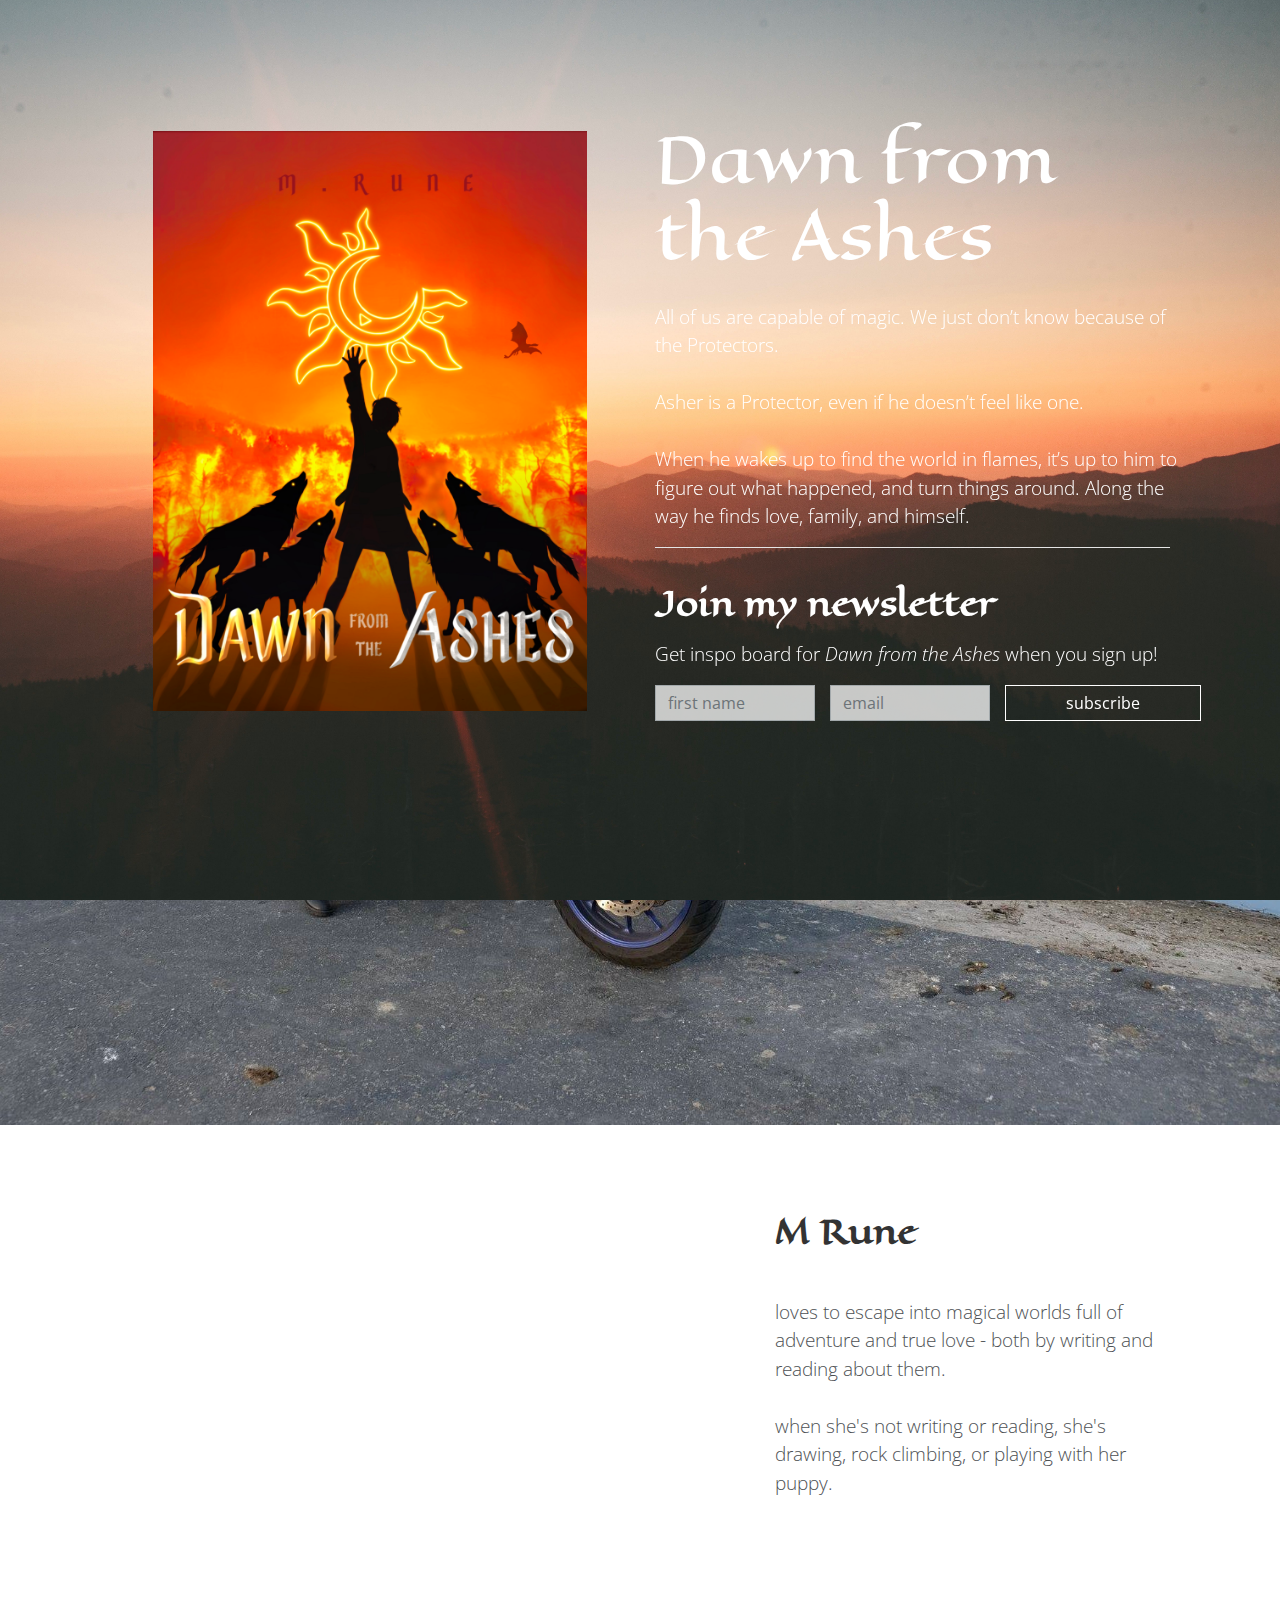
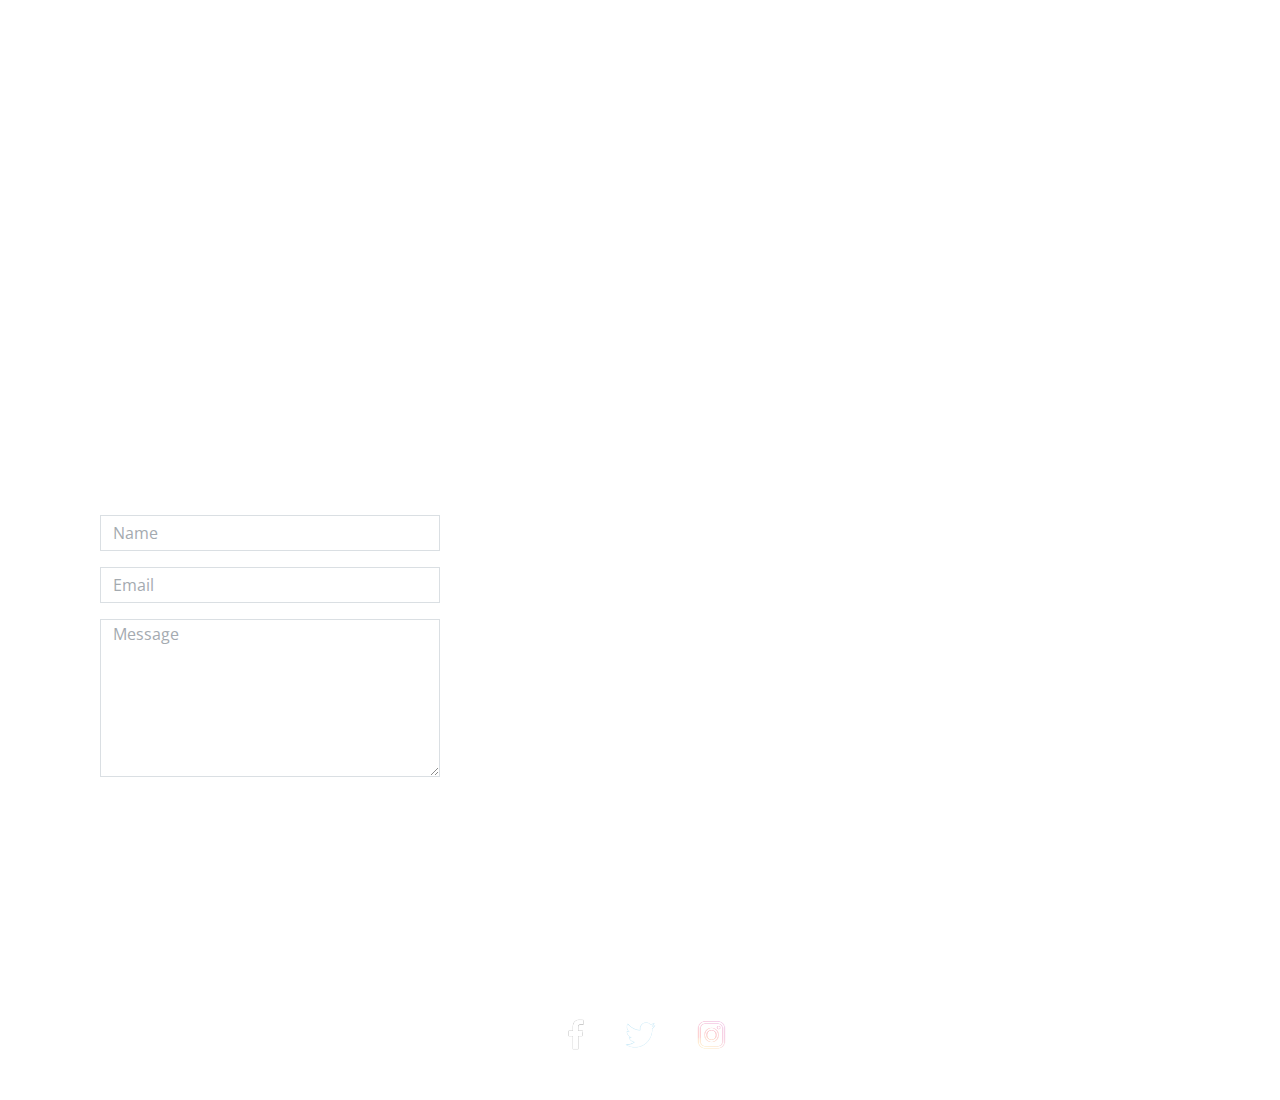
==== commit b141043b: "fixed subscription" ====
--- a/index.html
+++ b/index.html
@@ -38,30 +38,63 @@
       <body>
         <div class="parallax-window" data-parallax="scroll" data-image-src="img/dawn.jpg">
           <section class="container tm-page-1-content">
+
+            <div id="subscribe-modal" class="modal">
+                <div class="modal__content">
+                    <h2>Thank you!</h2>
+
+                    <p>
+                      You have successfully subscribed!
+                    </p>
+
+                    <!-- <div id="subscribe-close" class="close">&times;</div> -->
+                </div>
+            </div>
+
             <div class="row">
               <div class="col-md-6">
                 <a href="https://www.amazon.com/gp/product/B09SD6ZCSW/ref=dbs_a_def_rwt_bibl_vppi_i0"><img class="cover" src="img/cover.jpg" /></a>
               </div>
               <div class="col-md-6 ml-auto tm-text-white">
                 <header><h1>Dawn from the Ashes</h1></header>
-                <p>In this world, all of us are capable of magic. We just don’t know because of the Protectors.<br><br>
+                <p>All of us are capable of magic. We just don’t know because of the Protectors.<br><br>
 
                 Asher is a Protector, even if he doesn’t feel like one. <br><br>
                 When he wakes up to find the world in flames, it’s up to him to figure out what happened, and turn things around. Along the way he finds love, family, and himself.</p>
                 <hr/>
                 <h2>Join my newsletter</h2>
                 <p>Get inspo board for <i>Dawn from the Ashes</i> when you sign up! </p>
-                <div class="row">
-                  <div class="col-md-4"> 
-                    <input type="text" id="contact_name" name="contact_name" class="form-control" placeholder="first name"  required/>
+
+                <script type="text/javascript">var subscribed=false;</script>
+                <iframe name="hidden_subscriber_iframe" id="hidden_subscriber_iframe" style="display:none;"
+                onload="if(subscribed) {
+                  document.getElementById('subscribe-modal').style.display = 'flex'; 
+                  window.onclick = function(event) {
+                    var modal = document.getElementById('subscribe-modal');
+                    if (event.target === modal) {
+                          modal.style.display = 'none';
+                    }
+                    var span = document.getElementById('subscribe-close')[0];
+                    span.onclick = function() {
+                      document.getElementById('subscribe-modal').style.display = 'none';
+                    }}}"></iframe>
+
+                <form
+                  action="https://assets.mailerlite.com/jsonp/72679/forms/57576661205386861/subscribe"
+                  data-code=""
+                  method="post" target="hidden_subscriber_iframe" onsubmit="subscribed=true;">
+                  <div class="row">
+                    <div class="col-md-4"> 
+                      <input type="text" name="fields[name]" class="form-control" placeholder="first name" autocomplete="name" required/>
+                    </div>
+                    <div class="col-md-4"> 
+                      <input type="email" name="fields[email]" class="form-control" placeholder="email"  autocomplete="email" required/>
+                    </div>
+                    <div class="col-md-4"> 
+                      <button type="submit" class="btn btn-danger">subscribe</button>
+                    </div>
                   </div>
-                  <div class="col-md-4"> 
-                    <input type="text" id="contact_name" name="contact_name" class="form-control" placeholder="email"  required/>
-                  </div>
-                  <div class="col-md-4"> 
-                    <a href="#tm-section-2" class="btn btn-danger">subscribe</a>
-                  </div>
-                </div>
+                </form>
                 <br><br>
           </section>
         </div>
@@ -72,7 +105,10 @@
               <div class="col-xl-6 col-md-8 ml-auto">
                 <article class="tm-bg-white-transparent-page3">
                   <header><h5 class="tm-bg-white">M Rune</h5></header>
-                  <p class="tm-bg-white2">loves to escape into magical worlds full of adventure and true love, both by writing and reading about them. When she's not writing or reading, she's drawing, rock climbing or playing with her puppy. </p>
+                  <p class="tm-bg-white2">loves to escape into magical worlds full of adventure and true love - both by writing and reading about them. 
+                    <br><br>
+
+                  when she's not writing or reading, she's drawing, rock climbing, or playing with her puppy. </p>
                 </article>
               </div>
             </div>
@@ -83,7 +119,7 @@
         <div class="parallax-window tm-position-relative tm-form-section" data-parallax="scroll" data-image-src="img/tr.jpg">
           <div class="container ">
 
-            <div id="modal" class="modal">
+            <div id="message-modal" class="modal">
                 <div class="modal__content">
                     <h2>Thank you!</h2>
 
@@ -91,7 +127,7 @@
                         Message was successfully sent!
                     </p>
 
-                    <div class="close">&times;</div>
+                    <!-- <div id="message-close" class="close">&times;</div> -->
                 </div>
             </div>
 
@@ -106,15 +142,15 @@
                 <script type="text/javascript">var submitted=false;</script>
                       <iframe name="hidden_iframe" id="hidden_iframe" style="display:none;"
                       onload="if(submitted) {
-                        document.getElementById('modal').style.display = 'flex'; 
+                        document.getElementById('message-modal').style.display = 'flex'; 
                         window.onclick = function(event) {
-                          var modal = document.getElementById('modal');
+                          var modal = document.getElementById('message-modal');
                           if (event.target === modal) {
                                 modal.style.display = 'none';
                           }
-                          var span = document.getElementsByClassName('close')[0];
+                          var span = document.getElementById('message-close')[0];
                           span.onclick = function() {
-                            document.getElementById('modal').style.display = 'none';
+                            document.getElementById('message-modal').style.display = 'none';
                           }}}"></iframe>                  
                   <form 
                     action="https://docs.google.com/forms/u/1/d/e/1FAIpQLSdjS8_jTdgDqXVGqD2N0_iQAeaPNjspApQcekLCOXE2tCT_2w/formResponse"
@@ -168,7 +204,5 @@
           <script type="text/javascript" src="slick/slick.min.js"></script> 
           <!-- Slick Carousel -->
 
-          <!-- Magnific Popup core JS file -->
-          <script src="js/jquery.magnific-popup.min.js"></script>
         </body>
         </html>--- a/css/tooplate-style.css
+++ b/css/tooplate-style.css
@@ -95,6 +95,7 @@
 	font-family:  'Eagle Lake', cursive;
 	padding-bottom: 10px;
 	font-weight: bold;
+	padding-top: 20px;
 }
 
 h3 {
@@ -330,7 +331,7 @@
 	}
 }
 
-#modal {
+.modal {
   position: absolute;
   opacity: 100%;
   top: 0;
